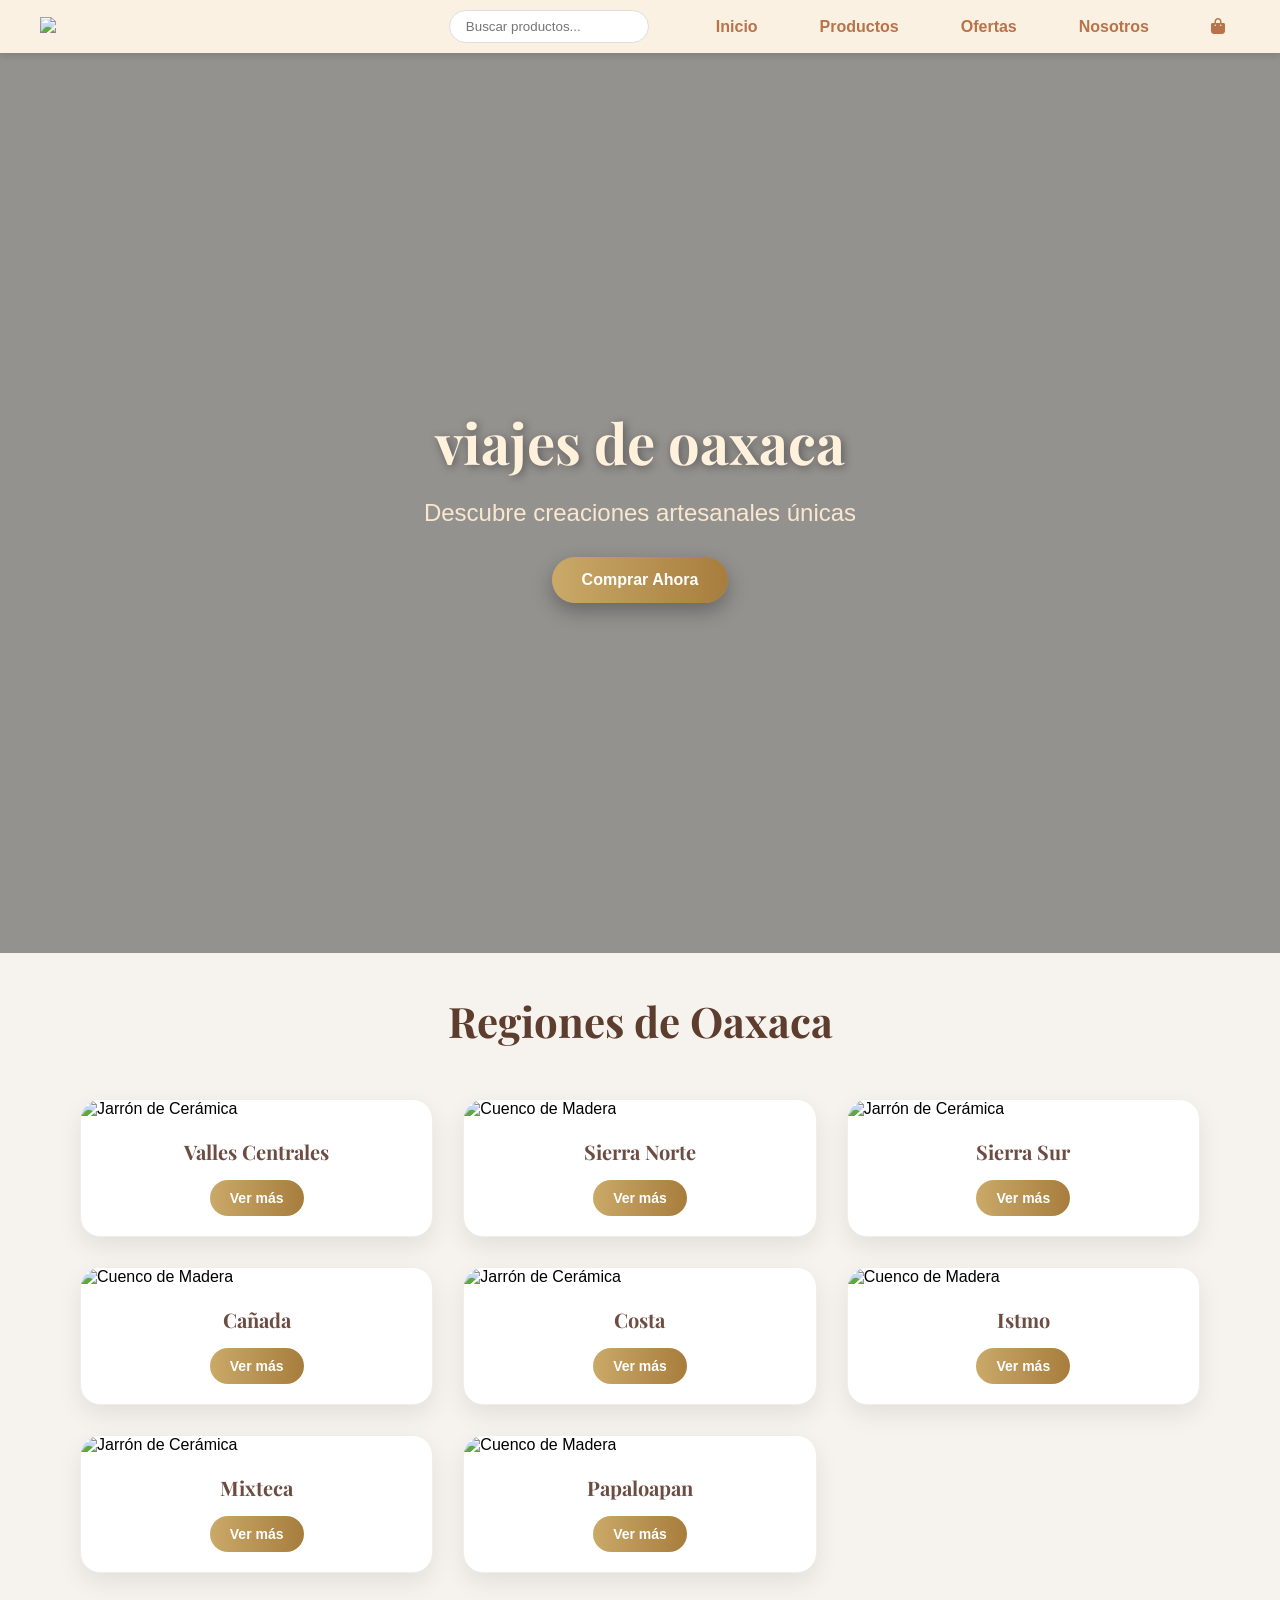
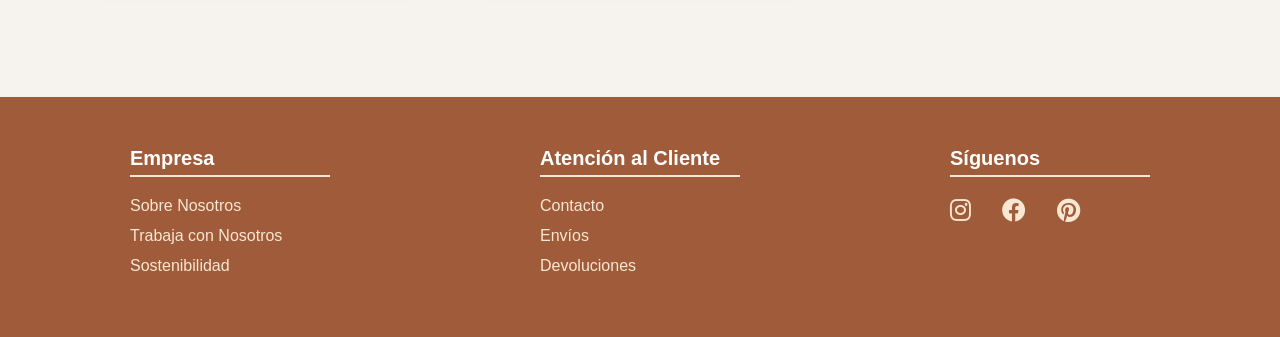
==== index.html @ f39e72df "Add files via upload" ====
<!DOCTYPE html>
<html lang="es">
<head>
    <meta charset="UTF-8">
    <meta name="viewport" content="width=device-width, initial-scale=1.0">
    <title>Arte de mi tierra - Artesanías Mexicanas</title>
    <link rel="icon" href="assets/images/logo.png">
    <link rel="stylesheet" href="style.css">
    <link rel="stylesheet" href="https://cdnjs.cloudflare.com/ajax/libs/font-awesome/6.0.0/css/all.min.css">
</head>
<body>
    <!-- Barra de navegación -->
    <nav class="navbar">
        <div class="nav-container">
            <b><a href="index.html"><img src="assets/images/logo.png" white="80px" height="80px"> </a></b>
            <div class="nav-links">
                <!-- Agregamos el buscador aquí -->
                <div class="search-container">
                    <form id="searchForm">
                        <input type="text" placeholder="Buscar productos..." id="searchInput">
                        <button type="submit"><i class="fas fa-search"></i></button>
                    </form>
                </div>
                <a href="index.html">Inicio</a>
                <a href="productos.html">Productos</a>
                <a href="#ofertas">Ofertas</a>
                <a href="nosotros.html">Nosotros</a>
                <a href="#" class="cart"><i class="fas fa-shopping-bag"></i></a>
            </div>
            <button class="menu-toggle"><i class="fas fa-bars"></i></button>
        </div>
    </nav>


    <!-- Sección Hero -->
    <section class="hero">
        <div class="hero-content">
          <h1>viajes de oaxaca</h1>
          <p>Descubre creaciones artesanales únicas</p>
          <button class="cta-button" onclick="window.location.href='productos.html'">Comprar Ahora</button>
        </div>
      </section>
      
      <style>
      @import url('');
      
      body {
        margin: 0;
        font-family: 'Open Sans', sans-serif;
      }
      
      .hero {
        position: relative;
        height: 100vh;
        background: linear-gradient(rgba(0, 0, 0, 0.4), rgba(0, 0, 0, 0.4)), url('assets/images/back.jpg') no-repeat center center/cover;
        display: flex;
        align-items: center;
        justify-content: center;
        text-align: center;
        color: white;
      }
      
      .hero-content {
        max-width: 800px;
        padding: 20px;
        animation: fadeIn 1.5s ease;
      }
      
      .hero h1 {
        font-family: 'Playfair Display', serif;
        font-size: 3.5rem;
        margin-bottom: 20px;
        color: #fff1dc;
        text-shadow: 2px 2px 10px rgba(0,0,0,0.4);
      }
      
      .hero p {
        font-size: 1.5rem;
        margin-bottom: 30px;
        color: #f9e7cf;
      }
      
      .cta-button {
        padding: 14px 30px;
        font-size: 16px;
        background: linear-gradient(to right, #caa969, #a77d3d);
        color: white;
        border: none;
        border-radius: 30px;
        cursor: pointer;
        font-weight: bold;
        transition: all 0.3s ease;
        box-shadow: 0 8px 20px rgba(0, 0, 0, 0.3);
      }
      
      .cta-button:hover {
        background: linear-gradient(to right, #a77d3d, #caa969);
        transform: scale(1.05);
      }
      
      /* Animación de entrada */
      @keyframes fadeIn {
        from {
          opacity: 0;
          transform: translateY(30px);
        }
        to {
          opacity: 1;
          transform: translateY(0);
        }
      }
      
      /* Responsivo */
      @media (max-width: 768px) {
        .hero h1 {
          font-size: 2.5rem;
        }
        .hero p {
          font-size: 1.2rem;
        }
      }
      </style>
      

    <!-- Grid de Productos -->
    <section class="products" id="colecciones">
        <h1 class="section-title">Regiones de Oaxaca</h1>
      
        <div class="product-grid">
          <div class="product-card">
            <img src="assets/images/oaxaca.png" alt="Jarrón de Cerámica">
            <div class="product-info">
              <h3>Valles Centrales</h3>
              <button class="quick-add" onclick="showRegion('Valles Centrales')">Ver más</button>
            </div>
          </div>
          <div class="product-card">
            <img src="regiones img/norte.jpg" alt="Cuenco de Madera">
            <div class="product-info">
              <h3>Sierra Norte</h3>
              <button class="quick-add" onclick="showRegion('Sierra Norte')">Ver más</button>
            </div>
          </div>
          <div class="product-card">
            <img src="regiones img/sur.jpg" alt="Jarrón de Cerámica">
            <div class="product-info">
              <h3>Sierra Sur</h3>
              <button class="quick-add" onclick="showRegion('Sierra Sur')">Ver más</button>
            </div>
          </div>
          <div class="product-card">
            <img src="regiones img/cañada.jpg" alt="Cuenco de Madera">
            <div class="product-info">
              <h3>Cañada</h3>
              <button class="quick-add" onclick="showRegion('Cañada')">Ver más</button>
            </div>
          </div>
          <div class="product-card">
            <img src="regiones img/costa.jpg" alt="Jarrón de Cerámica">
            <div class="product-info">
              <h3>Costa</h3>
              <button class="quick-add" onclick="showRegion('Costa')">Ver más</button>
            </div>
          </div>
          <div class="product-card">
            <img src="regiones img/itsmo.jpg" alt="Cuenco de Madera">
            <div class="product-info">
              <h3>Istmo</h3>
              <button class="quick-add" onclick="showRegion('Istmo')">Ver más</button>
            </div>
          </div>
          <div class="product-card">
            <img src="regiones img/mixteca.jpg" alt="Jarrón de Cerámica">
            <div class="product-info">
              <h3>Mixteca</h3>
              <button class="quick-add" onclick="showRegion('Mixteca')">Ver más</button>
            </div>
          </div>
          <div class="product-card">
            <img src="regiones img/papaloapan.jpg" alt="Cuenco de Madera">
            <div class="product-info">
              <h3>Papaloapan</h3>
              <button class="quick-add" onclick="showRegion('Papaloapan')">Ver más</button>
            </div>
          </div>
        </div>
      </section>
      
      <!-- Modal de alerta -->
      <script>
        function showRegion(region) {
          alert(`Próximamente podrás explorar las artesanías de la región: ${region}`);
        }
      </script>
      
      <style>
      @import url('https://fonts.googleapis.com/css2?family=Open+Sans&family=Playfair+Display:wght@600&display=swap');
      
      body {
        margin: 0;
        font-family: 'Open Sans', sans-serif;
        background: #f6f3ee;
      }
      
      .section-title {
        font-family: 'Playfair Display', serif;
        font-size: 42px;
        color: #5c3d2e;
        text-align: center;
        margin-top: 40px;
        margin-bottom: 30px;
      }
      
      .product-grid {
        display: grid;
        grid-template-columns: repeat(auto-fit, minmax(260px, 1fr));
        gap: 30px;
        padding: 20px 40px 60px;
        max-width: 1200px;
        margin: 0 auto;
      }
      
      .product-card {
        background: white;
        border-radius: 20px;
        box-shadow: 0 10px 25px rgba(0, 0, 0, 0.08);
        transition: transform 0.3s ease, box-shadow 0.3s ease;
        overflow: hidden;
      }
      
      .product-card:hover {
        transform: translateY(-10px);
        box-shadow: 0 20px 35px rgba(0, 0, 0, 0.15);
      }
      
      .product-card img {
        width: 100%;
        height: 200px;
        object-fit: cover;
      }
      
      .product-info {
        padding: 20px;
        text-align: center;
      }
      
      .product-info h3 {
        font-family: 'Playfair Display', serif;
        font-size: 20px;
        color: #6d4c41;
        margin-bottom: 15px;
      }
      
      .quick-add {
        background: linear-gradient(to right, #caa969, #a77d3d);
        color: white;
        border: none;
        padding: 10px 20px;
        border-radius: 30px;
        font-weight: bold;
        font-size: 14px;
        cursor: pointer;
        transition: background 0.3s ease;
      }
      
      .quick-add:hover {
        background: linear-gradient(to right, #a77d3d, #caa969);
      }
      </style>
      

    <!-- Pie de Página -->
    <footer class="footer">
        <div class="footer-columns">
            <div class="footer-col">
                <h4>Empresa</h4>
                <a href="#">Sobre Nosotros</a>
                <a href="#">Trabaja con Nosotros</a>
                <a href="#">Sostenibilidad</a>
            </div>
            <div class="footer-col">
                <h4>Atención al Cliente</h4>
                <a href="#">Contacto</a>
                <a href="#">Envíos</a>
                <a href="#">Devoluciones</a>
            </div>
            <div class="footer-col">
                <h4>Síguenos</h4>
                <div class="social-links">
                    <a href="#"><i class="fab fa-instagram"></i></a>
                    <a href="#"><i class="fab fa-facebook"></i></a>
                    <a href="#"><i class="fab fa-pinterest"></i></a>
                </div>
            </div>
        </div>
    </footer>


    <script src="script.js"></script>
</body>
</html>
---- style.css ----
* {
    margin: 0;
    padding: 0;
    box-sizing: border-box;
    font-family: 'Arial', sans-serif;
}


.navbar {
    background: white;
    padding: 1rem 2rem;
    box-shadow: 0 2px 5px rgba(0,0,0,0.1);
    position: sticky;
    top: 0;
    z-index: 100;
}

.nav-container {
    display: flex;
    justify-content: space-between;
    align-items: center;
    max-width: 1200px;
    margin: 0 auto;
}

.logo {
    font-size: 1.8rem;
    font-weight: bold;
    color: #333;
    text-decoration: none;
}

.nav-links {
    display: flex;
    gap: 2rem;
    align-items: center;
}

.nav-links a {
    text-decoration: none;
    color: #333;
    font-weight: 500;
}

.cart {
    position: relative;
}

.hero {
    background: linear-gradient(rgba(0,0,0,0.5), rgba(0,0,0,0.5));
    height: 80vh;
    background-size: cover;
    background-position: center;
    display: flex;
    align-items: center;
    justify-content: center;
    color: white;
    text-align: center;
}

.hero-content h1 {
    font-size: 3.5rem;
    margin-bottom: 1rem;
}

.cta-btn {
    background: #ff4d4d;
    color: white;
    padding: 1rem 2rem;
    border-radius: 5px;
    text-decoration: none;
    display: inline-block;
    margin-top: 1rem;
}

.product-grid {
    display: grid;
    grid-template-columns: repeat(auto-fit, minmax(300px, 1fr));
    gap: 2rem;
    padding: 2rem;
    max-width: 1200px;
    margin: 0 auto;
}

.product-card {
    border: 1px solid #eee;
    border-radius: 10px;
    overflow: hidden;
    transition: transform 0.3s;
}

.product-card:hover {
    transform: translateY(-5px);
}

.product-card img {
    width: 100%;
    height: 300px;
    object-fit: cover;
}

.product-info {
    padding: 1rem;
    text-align: center;
}

.price {
    color: #ff4d4d;
    font-weight: bold;
    margin: 0.5rem 0;
}

.quick-add {
    background: #ff0202;
    color: white;
    border: none;
    padding: 0.5rem 1rem;
    border-radius: 5px;
    cursor: pointer;
}

.footer {
    background: #f8f8f8;
    padding: 3rem 2rem;
    margin-top: 4rem;
}

.footer-columns {
    display: grid;
    grid-template-columns: repeat(3, 1fr);
    max-width: 1200px;
    margin: 0 auto;
    gap: 2rem;
}

.social-links {
    display: flex;
    gap: 1rem;
    font-size: 1.5rem;
}

.menu-toggle {
    display: none;
    background: none;
    border: none;
    font-size: 1.5rem;
}

@media (max-width: 768px) {
    .nav-links {
        display: none;
    }
    
    .menu-toggle {
        display: block;
    }
    
    .footer-columns {
        grid-template-columns: 1fr;
    }
    
    .hero-content h1 {
        font-size: 2.5rem;
    }
}
/* Estilos para el buscador */
.search-container {
    position: relative;
    margin-right: 1rem;
}

#searchInput {
    padding: 0.5rem 2rem 0.5rem 1rem;
    border-radius: 20px;
    border: 1px solid #ddd;
    width: 200px;
    transition: all 0.3s;
}

#searchInput:focus {
    outline: none;
    border-color: #ff4d4d;
    box-shadow: 0 0 5px rgba(255,77,77,0.3);
    width: 250px;
}

.search-container button {
    position: absolute;
    right: 10px;
    top: 50%;
    transform: translateY(-50%);
    background: none;
    border: none;
    color: #666;
    cursor: pointer;
}

.search-container button:hover {
    color: #ff4d4d;
}

/* Responsive */
@media (max-width: 768px) {
    .search-container {
        display: none;
    }
    
    .nav-links.active .search-container {
        display: block;
        width: 100%;
        order: -1;
        margin: 1rem 0;
    }
    
    #searchInput {
        width: 100%;
    }
}
/* Estilos específicos para ofertas */
.flash-deals {
    padding: 2rem;
    max-width: 1400px;
    margin: 0 auto;
}

.deal-grid {
    display: grid;
    grid-template-columns: repeat(auto-fit, minmax(300px, 1fr));
    gap: 1rem;
    margin-top: 1.5rem;
}

.deal-card {
    position: relative;
    border-radius: 10px;
    overflow: hidden;
    box-shadow: 0 2px 8px rgba(0,0,0,0.1);
}

.deal-card img {
    width: 100%;
    height: 300px;
    object-fit: cover;
}

.deal-info {
    position: absolute;
    bottom: 0;
    left: 0;
    right: 0;
    background: linear-gradient(transparent, rgba(0,0,0,0.7));
    color: white;
    padding: 1rem;
}

.category-grid {
    display: grid;
    grid-template-columns: repeat(auto-fit, minmax(200px, 1fr));
    gap: 1rem;
    padding: 2rem;
}

.category-card {
    position: relative;
    text-align: center;
    transition: transform 0.3s;
}

.category-card:hover {
    transform: scale(1.05);
}

.category-card span {
    position: absolute;
    bottom: 10px;
    left: 50%;
    transform: translateX(-50%);
    color: white;
    font-weight: bold;
    text-shadow: 0 2px 4px rgba(0,0,0,0.5);
}

.offer-grid {
    display: grid;
    grid-template-columns: repeat(auto-fit, minmax(250px, 1fr));
    gap: 1.5rem;
    padding: 1rem;
}

.offer-card {
    position: relative;
    border: 1px solid #eee;
    border-radius: 8px;
    padding: 1rem;
}

.offer-tag {
    position: absolute;
    top: 10px;
    right: 10px;
    background: #ff4d4d;
    color: white;
    padding: 0.3rem 0.8rem;
    border-radius: 15px;
    font-weight: bold;
}

.old-price {
    text-decoration: line-through;
    color: #666;
}

.new-price {
    color: #ff4d4d;
    font-size: 1.2rem;
    font-weight: bold;
}

.deal-timer {
    background: rgba(0,0,0,0.7);
    padding: 0.5rem;
    border-radius: 5px;
    display: inline-flex;
    align-items: center;
    gap: 0.5rem;
}

.nosotros {
    right: 100px;
}

.navbar {
    background-color: #fbf1e2;
    padding: 10px 20px;
    display: flex;
    align-items: center;
    justify-content: center;
    box-shadow: 0 4px 6px rgba(0,0,0,0.1);
  }
  
  .nav-container {
    width: 100%;
    max-width: 1200px;
    display: flex;
    align-items: center;
    justify-content: space-between;
  }
  
  .nav-links {
    display: flex;
    align-items: center;
  }
  
  .nav-links a {
    color: #B8734A;
    text-decoration: none;
    margin: 0 15px;
    font-weight: bold;
    transition: color 0.3s ease;
  }
  
  .nav-links a:hover {
    color: #FFD8B1;
  }
  
  .search-container {
    margin-right: 20px;
  }
  
  .search-container input {
    padding: 5px 10px;
    border-radius: 20px;
    border: none;
    outline: none;
  }
  
  .search-container button {
    background: none;
    border: none;
    color: white;
    cursor: pointer;
  }
  
  .menu-toggle {
    background: none;
    border: none;
    color: white;
    font-size: 24px;
    cursor: pointer;
    display: none;
  }
  
  .footer {
    background-color: #A05C3A;
    padding: 50px 20px;
    color: #f8e7d2;
    font-family: 'Open Sans', sans-serif;
  }
  
  .footer-columns {
    max-width: 1200px;
    margin: 0 auto;
    display: flex;
    flex-wrap: wrap;
    justify-content: space-around;
    gap: 30px;
  }
  
  .footer-col {
    min-width: 200px;
  }
  
  .footer-col h4 {
    font-size: 20px;
    margin-bottom: 20px;
    color: #ffffff;
    border-bottom: 2px solid #f8e7d2;
    padding-bottom: 5px;
  }
  
  .footer-col a {
    display: block;
    color: #f8e7d2;
    margin-bottom: 12px;
    text-decoration: none;
    transition: color 0.3s ease;
    font-size: 16px;
  }
  
  .footer-col a:hover {
    color: #FFD8B1;
  }
  
  .social-links a {
    font-size: 24px;
    margin-right: 15px;
    color: #f8e7d2;
    transition: transform 0.3s, color 0.3s;
  }
  
  .social-links a:hover {
    color: #FFD8B1;
    transform: scale(1.2);
  }
  
  /* Responsive */
  @media (max-width: 768px) {
    .footer-columns {
      flex-direction: column;
      align-items: center;
      text-align: center;
    }
  }
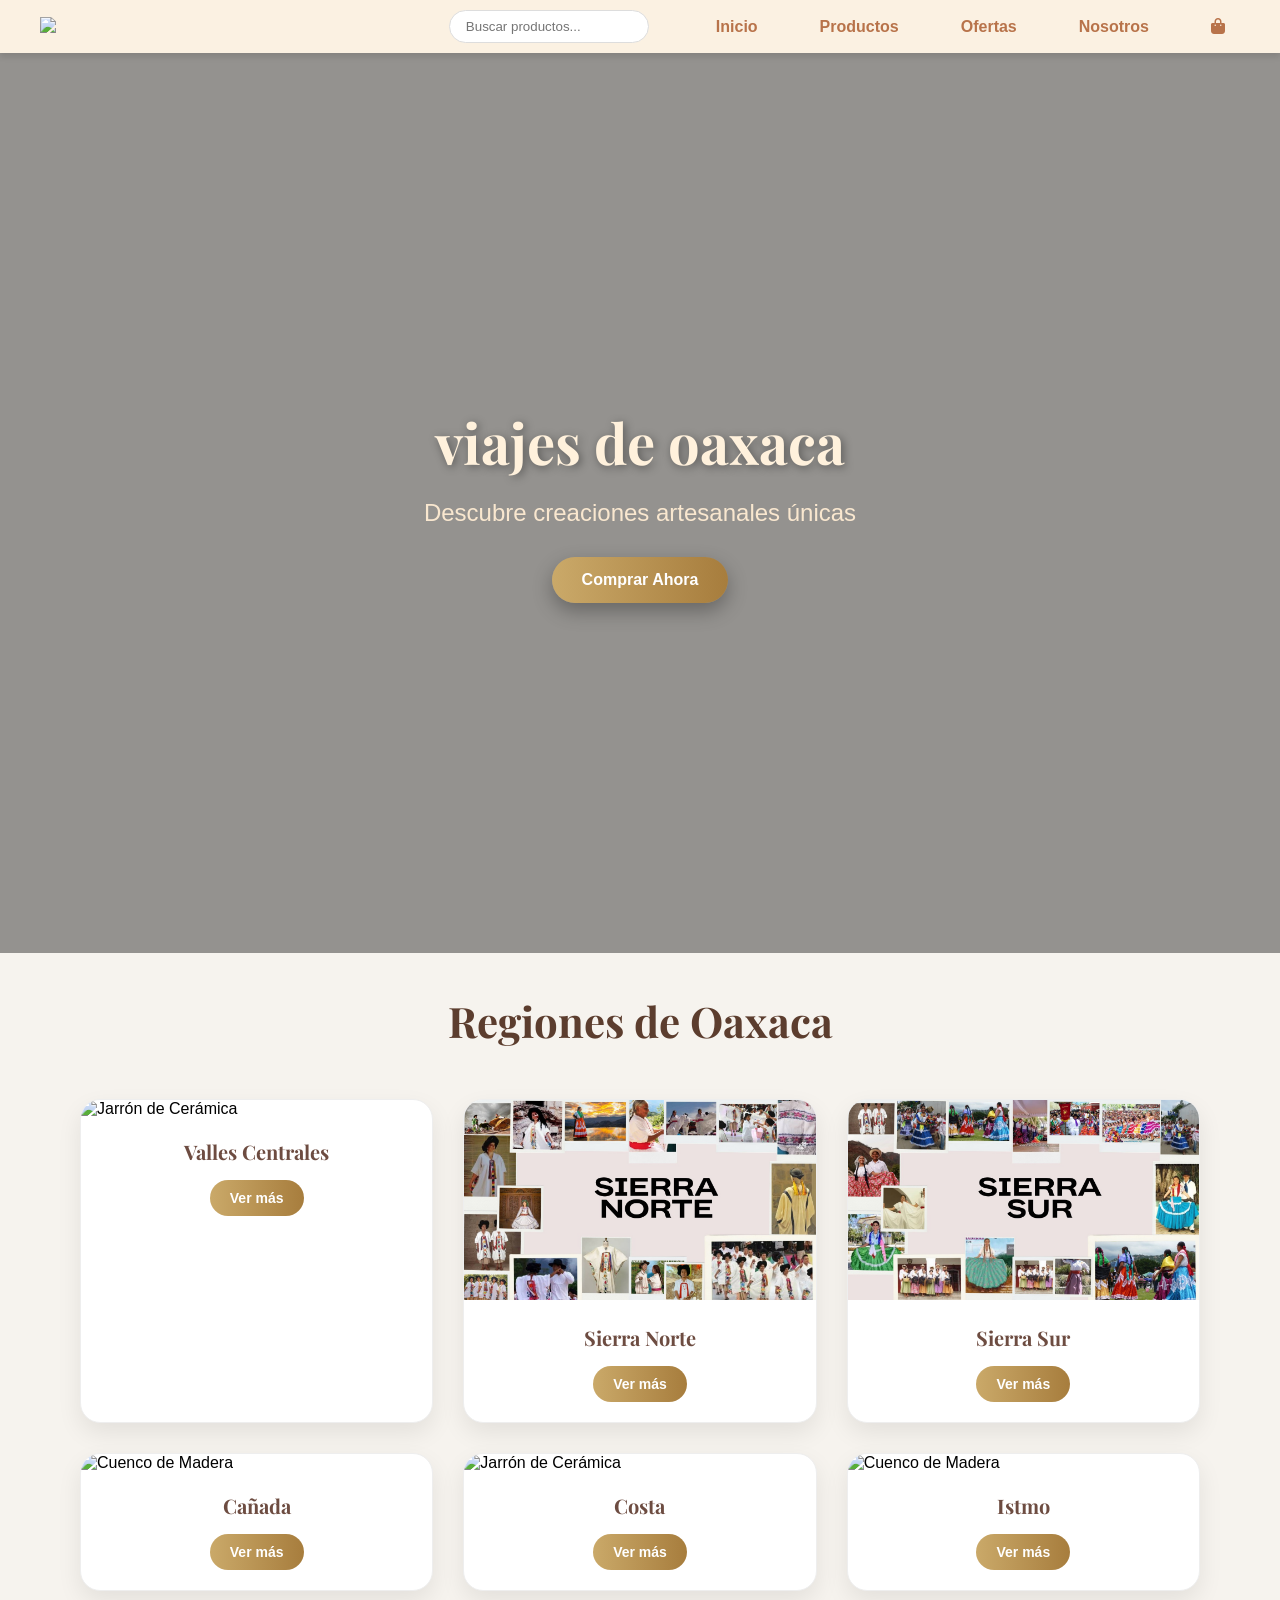
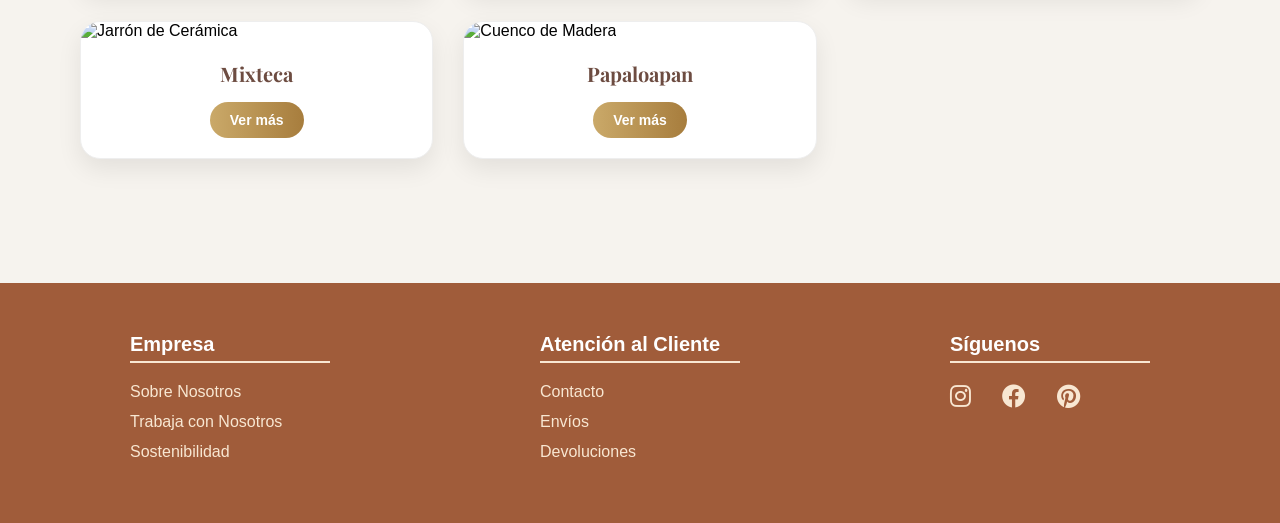
==== commit e9e05fb9: "index.html" ====
--- a/index.html
+++ b/index.html
@@ -12,7 +12,7 @@
     <!-- Barra de navegación -->
     <nav class="navbar">
         <div class="nav-container">
-            <b><a href="index.html"><img src="assets/images/logo.png" white="80px" height="80px"> </a></b>
+            <b><a href="index.html"><img src="logo.png" white="80px" height="80px"> </a></b>
             <div class="nav-links">
                 <!-- Agregamos el buscador aquí -->
                 <div class="search-container">
@@ -135,14 +135,14 @@
             </div>
           </div>
           <div class="product-card">
-            <img src="regiones img/norte.jpg" alt="Cuenco de Madera">
+            <img src="norte.jpg" alt="Cuenco de Madera">
             <div class="product-info">
               <h3>Sierra Norte</h3>
               <button class="quick-add" onclick="showRegion('Sierra Norte')">Ver más</button>
             </div>
           </div>
           <div class="product-card">
-            <img src="regiones img/sur.jpg" alt="Jarrón de Cerámica">
+            <img src="sur.jpg" alt="Jarrón de Cerámica">
             <div class="product-info">
               <h3>Sierra Sur</h3>
               <button class="quick-add" onclick="showRegion('Sierra Sur')">Ver más</button>
@@ -298,4 +298,4 @@
 
     <script src="script.js"></script>
 </body>
-</html>+</html>
